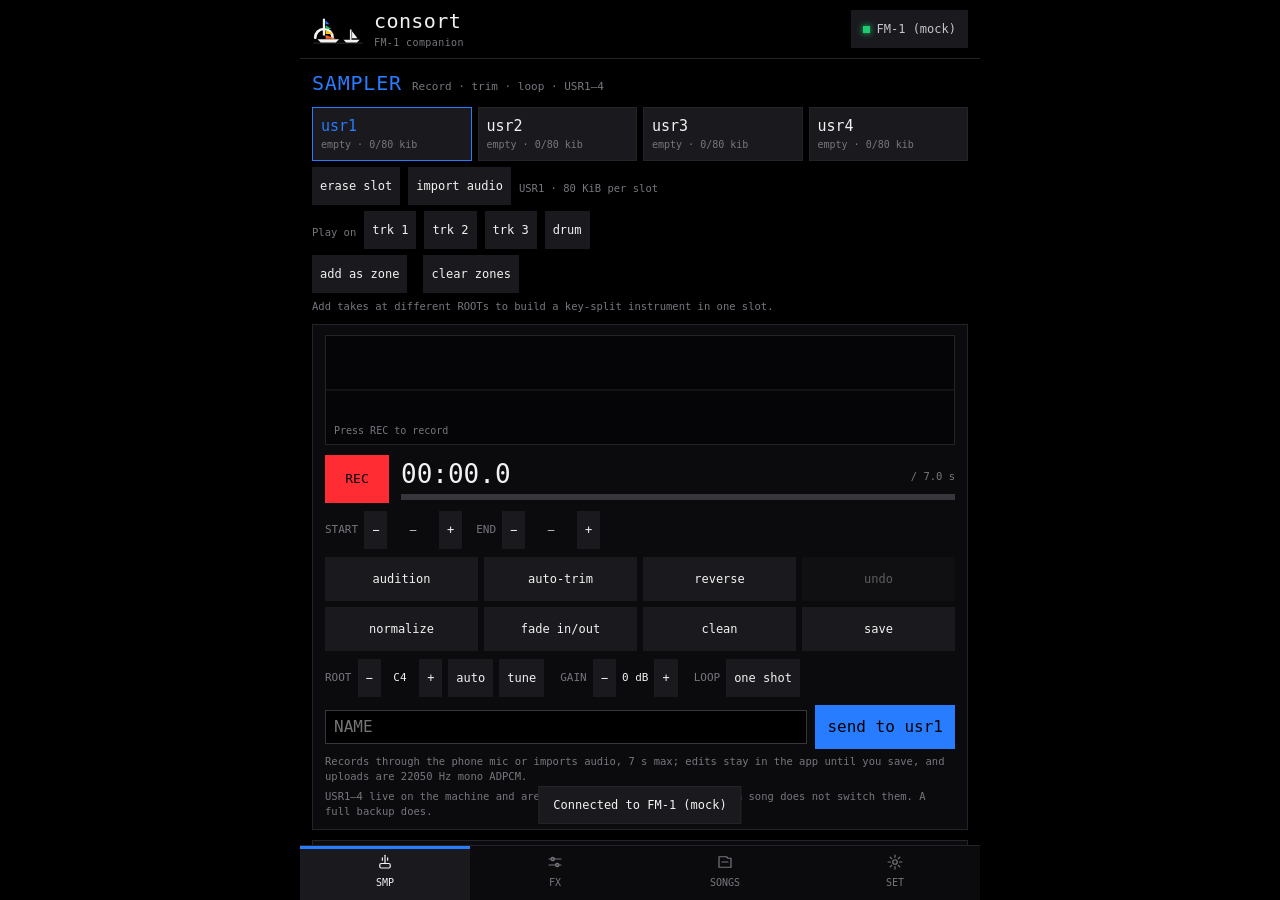
==== index.html @ c63d2e1d "Sampler: align multi-zone slots, WAV loops and track assignment with SLOOP - Write the IMA predictor" ====
<!doctype html>
<html lang="en">
<head>
<meta charset="utf-8">
<meta name="viewport" content="width=device-width, initial-scale=1, viewport-fit=cover">
<title>Consort · FM-1 companion</title>
<link rel="stylesheet" href="theme.css">
</head>
<body>
<header>
  <a class="brand" href="#" aria-label="Consort">
    <svg class="mark" viewBox="0 0 96 56" aria-hidden="true">
      <path d="M6 44 A16 16 0 1 1 38 44" fill="none" stroke="currentColor" stroke-width="5" stroke-linecap="round"/>
      <rect x="20" y="9" width="4" height="31" fill="currentColor"/>
      <polygon points="25,12 32,19 25,19" fill="#287CFF"/>
      <polygon points="25,21 36,28 25,28" fill="#1ECC70"/>
      <polygon points="25,30 40,37 25,37" fill="#FFC618"/>
      <polygon points="25,39 44,46 25,46" fill="#FF621A"/>
      <polygon points="10,47 50,47 44,53 16,53" fill="currentColor"/>
      <polygon points="58,48 88,48 83,53 63,53" fill="currentColor"/>
      <rect x="70" y="29" width="3" height="19" fill="currentColor"/>
      <polygon points="74,32 84,45 74,45" fill="currentColor"/>
      <line x1="2" y1="54" x2="94" y2="54" stroke="currentColor" stroke-width="1" opacity=".35"/>
    </svg>
    <span class="lockup">
      <span class="word">consort</span>
      <small id="skinName">FM-1 companion</small>
    </span>
  </a>
  <button class="conn off"><i></i><span>Not connected</span></button>
</header>

<main>
  <!-- 采样 -->
  <section class="page on" id="p-samples">
    <div class="title"><h1 data-i18n="smp.title">Sampler</h1><span data-i18n="smp.sub">Record · trim · loop · USR1–4</span></div>

    <div class="chips" id="smp-slots"></div>
    <div class="row" style="margin:-4px 0 10px;gap:8px">
      <button class="mini" id="smp-erase" data-i18n="smp.erase">Erase slot</button>
      <button class="mini" id="smp-import" data-i18n="smp.import">Import audio</button>
      <span class="hint" id="smp-slotinfo">-</span>
    </div>
    <div class="row" style="margin:-4px 0 10px;gap:8px;flex-wrap:wrap">
      <span class="hint" data-i18n="smp.playOn">Play on</span>
      <button class="mini" id="smp-track1">TRK 1</button>
      <button class="mini" id="smp-track2">TRK 2</button>
      <button class="mini" id="smp-track3">TRK 3</button>
      <button class="mini" id="smp-drum" data-i18n="smp.drum">DRUM</button>
    </div>
    <div class="row" style="margin:-4px 0 6px;gap:8px;flex-wrap:wrap">
      <button class="mini" id="smp-addzone" data-i18n="smp.addZone">Add as zone</button>
      <span class="hint" id="smp-zoneinfo"></span>
      <button class="mini" id="smp-clearzones" data-i18n="smp.clearZones">Clear zones</button>
    </div>
    <div id="smp-zones" style="margin-bottom:10px"></div>
    <p class="hint" style="margin:-4px 0 10px" data-i18n="smp.zoneHint">Add takes at different ROOTs to build a key-split instrument in one slot.</p>

    <div class="card">
      <div class="wave" id="smp-wave">
        <svg id="smp-wavesvg" viewBox="0 0 400 132" preserveAspectRatio="none"></svg>
        <div class="sel" id="smp-sel" hidden><i class="tl"></i><i class="tr"></i></div>
        <div class="loopreg" id="smp-loopreg" hidden></div>
        <div class="hint" id="smp-wavehint">Press REC to record</div>
      </div>
      <div class="recrow">
        <button class="rec" id="smp-rec">REC</button>
        <div class="grow">
          <div class="row" style="justify-content:space-between">
            <span class="time" id="smp-time">00:00.0</span><span class="hint" id="smp-cap">/ 7.0 s</span>
          </div>
          <div class="meter" style="margin-top:5px"><i id="smp-meter"></i></div>
        </div>
      </div>
      <div class="trimrow">
        <div class="param"><span>START</span>
          <button class="mini" id="start-dec">−</button><b id="smp-start">—</b><button class="mini" id="start-inc">+</button>
        </div>
        <div class="param"><span>END</span>
          <button class="mini" id="end-dec">−</button><b id="smp-end">—</b><button class="mini" id="end-inc">+</button>
        </div>
      </div>
      <div class="trimrow" id="smp-looprow" hidden>
        <div class="param"><span>LOOP START</span>
          <button class="mini" id="loop-start-dec">−</button><b id="smp-loop-start">—</b><button class="mini" id="loop-start-inc">+</button>
        </div>
        <div class="param"><span>LOOP END</span>
          <button class="mini" id="loop-end-dec">−</button><b id="smp-loop-end">—</b><button class="mini" id="loop-end-inc">+</button>
        </div>
      </div>
      <div class="acts">
        <button id="smp-play" data-i18n="smp.audition">Audition</button>
        <button id="smp-trim" data-i18n="smp.trim">Auto-trim</button>
        <button id="smp-reverse" data-i18n="smp.reverse">Reverse</button>
        <button id="smp-undo" data-i18n="smp.undo">Undo</button>
        <button id="smp-norm" data-i18n="smp.norm">Normalize</button>
        <button id="smp-fade" data-i18n="smp.fade">Fade in/out</button>
        <button id="smp-clean" data-i18n="smp.clean">Clean</button>
        <button id="smp-save" data-i18n="smp.save">Save</button>
      </div>
      <div class="params">
        <div class="param"><span>ROOT</span>
          <button class="mini" id="root-dec">−</button><b id="smp-root">C4</b><button class="mini" id="root-inc">+</button>
          <button class="mini" id="root-auto">AUTO</button>
          <button class="mini" id="root-tune" data-i18n="smp.tune">TUNE</button>
        </div>
        <div class="param"><span>GAIN</span>
          <button class="mini" id="gain-dec">−</button><b id="smp-gain">0 dB</b><button class="mini" id="gain-inc">+</button>
        </div>
        <div class="param"><span>LOOP</span><button class="mini" id="smp-loopmode">ONE SHOT</button></div>
      </div>
      <div class="row" style="margin-top:8px">
        <input id="smp-name" class="name" placeholder="NAME" maxlength="8" spellcheck="false">
        <button class="pri" id="smp-upload">Send to USR1</button>
      </div>
      <p class="hint" id="smp-hint" data-i18n="smp.hint">Records through the phone mic, 7 s max; uploads as 22050 Hz mono ADPCM.</p>
      <p class="hint" data-i18n="smp.shared">USR1–4 live on the machine and are shared by every song; loading a song does not switch them. A full backup does.</p>
    </div>

    <div class="card">
      <h2 data-i18n="smp.recent">Recent takes</h2>
      <div id="smp-takes"></div>
      <p class="hint" id="smp-takes-empty" data-i18n="smp.none">No takes yet.</p>
      <p class="hint" id="smp-takes-hint" data-i18n="smp.tapLoad" style="display:none">Tap a take to load it</p>
    </div>
  </section>

  <!-- FX -->
  <section class="page" id="p-fx">
    <div class="title"><h1>FX</h1><span data-i18n="fx.sub">All effects · one page · hold to engage</span></div>

    <div class="card fxmaster">
      <div class="fxslider"><label>FILTER <output>0</output></label><input id="fx-filter" type="range" min="-64" max="63" value="0"></div>
      <div class="fxslider"><label>DUST <output>0</output></label><input id="fx-dust" type="range" min="0" max="127" value="0"></div>
      <div class="fxslider"><label>DUCK <output>0</output></label><input id="fx-duck" type="range" min="0" max="127" value="0"></div>
    </div>

    <div class="fxgroup"><h2 data-i18n="fx.time">Time · fills</h2>
      <div class="fxgrid">
        <button class="fx" data-fx="0">LOOP 4</button><button class="fx" data-fx="1">LOOP 8</button>
        <button class="fx" data-fx="2">LOOP 16</button><button class="fx" data-fx="3">LOOP 32</button>
        <button class="fx" data-fx="24">LOOP 8T</button><button class="fx" data-fx="4">STUTTER</button><button class="fx" data-fx="5">REVERSE</button>
        <button class="fx" data-fx="6">STOP</button><button class="fx" data-fx="7">HALF</button>
        <button class="fx" data-fx="19">REWIND</button><button class="fx" data-fx="23">FREEZE</button>
      </div>
    </div>

    <div class="fxgroup"><h2 data-i18n="fx.filter">Filter</h2>
      <div class="fxgrid">
        <button class="fx" data-fx="8">LOW</button><button class="fx" data-fx="9">HIGH</button>
        <button class="fx" data-fx="16">KILL LOW</button><button class="fx" data-fx="17">KILL MID</button>
        <button class="fx" data-fx="18">KILL HIGH</button><button class="fx" data-fx="10">PHONE</button>
      </div>
    </div>

    <div class="fxgroup"><h2 data-i18n="fx.tone">Tone</h2>
      <div class="fxgrid">
        <button class="fx" data-fx="11">CRUSH</button><button class="fx" data-fx="12">ALIAS</button>
        <button class="fx" data-fx="20">OCT UP</button><button class="fx" data-fx="21">FLANGER</button>
        <button class="fx" data-fx="14">ECHO</button>
      </div>
    </div>

    <div class="fxgroup"><h2 data-i18n="fx.motion">Motion</h2>
      <div class="fxgrid">
        <button class="fx" data-fx="13">GATE</button><button class="fx" data-fx="15">WOBBLE</button>
        <button class="fx" data-fx="22">AUTO-PAN</button><button class="fx" data-fx="25">MONO</button>
        <button class="fx" data-fx="26">FADE OUT</button>
      </div>
    </div>
  </section>

  <!-- 歌曲 -->
  <section class="page" id="p-songs">
    <div class="title"><h1 data-i18n="songs.title">Songs</h1><span data-i18n="songs.sub">Sections · import/export · backup</span></div>

    <div class="card">
      <h2 data-i18n="songs.device">On the machine</h2>
      <div class="row" style="justify-content:space-between">
        <span class="status" id="song-status">-</span>
        <span class="pill off" id="song-pill">Not connected</span>
      </div>
      <p class="hint" data-i18n="songs.hint">Sections are still edited on the SONG screen. A full backup carries songs, sections, settings, presets and the four sample slots.</p>
      <div class="row" style="margin-top:12px">
        <button class="grow pri" id="bk-save" data-i18n="songs.backup">Back up to phone</button>
        <button class="grow" id="bk-restore" data-i18n="songs.restore">Restore from backup</button>
      </div>
      <button class="wide" style="margin-top:8px" id="song-export" data-i18n="songs.export">Save song + samples to phone</button>
    </div>

    <div class="card">
      <div class="row" style="justify-content:space-between">
        <h2 style="margin:0" data-i18n="songs.phone">On this phone</h2>
        <button class="mini" id="songs-refresh" data-i18n="songs.refresh">Refresh</button>
      </div>
      <div class="row songfilter" style="gap:6px;margin:9px 0 2px">
        <button class="mini on" data-filter="all" data-i18n="songs.all">All</button>
        <button class="mini" data-filter="song" data-i18n="songs.filterSongs">Songs</button>
        <button class="mini" data-filter="backup" data-i18n="songs.filterBackups">Backups</button>
        <span class="hint" id="songs-count" style="margin-left:auto"></span>
      </div>
      <div id="songs-list"></div>
      <p class="hint" id="songs-empty" data-i18n="songs.none">No song files yet.</p>
      <p class="hint" data-i18n="songs.hint2">Tap a row to manage it. A SONG loads back onto the FM-1 (loop and A–D); a BACKUP restores everything, including the samples.</p>
      <button class="wide" style="margin-top:10px" id="song-import" data-i18n="songs.import">Import song files</button>
    </div>
  </section>

  <!-- 设置 -->
  <section class="page" id="p-settings">
    <div class="title"><h1 data-i18n="set.title">Settings</h1><span data-i18n="set.sub">Skin · language · about</span></div>

    <div class="card">
      <h2 data-i18n="set.skin">Skin</h2>
      <div class="row" style="margin:0 0 12px;gap:18px">
        <label class="tog"><input type="checkbox" checked data-opt="dev"> <span data-i18n="set.writeDev">Write to SLOOP</span></label>
        <label class="tog"><input type="checkbox" checked data-opt="app"> <span data-i18n="set.skinApp">Skin this app</span></label>
      </div>
      <div class="row" style="justify-content:space-between">
        <div><b id="cur-name" style="font-size:16px">-</b><div class="hint" id="cur-when" style="margin-top:2px">Not read from the machine yet</div></div>
        <span class="pill off" id="theme-pill">Not connected</span>
      </div>
      <div class="swatches" id="cur-sw"></div>
      <div class="row" style="margin-top:14px">
        <button class="grow pri" id="th-read" data-i18n="set.read">Read from machine</button>
        <button class="grow" id="th-save" data-i18n="set.save">Save to phone</button>
      </div>
      <p class="hint" data-i18n="set.skinHint">Only reads the machine's theme; colours are edited on the FM-1 or in the web editor.</p>

      <h2 style="margin-top:14px" data-i18n="set.phoneSkins">On this phone</h2>
      <div id="phone-themes"></div>
      <p class="hint" id="phone-empty" data-i18n="set.phoneEmpty">No themes on the phone yet: read one from the machine and save it, or paste a share code.</p>
      <p class="hint" data-i18n="set.skinHint2">Applying follows the checkboxes above: write back to SLOOP and skin this app. ⋯: share the theme code / delete (asks first).</p>
      <button class="wide" style="margin-top:10px" id="th-import" data-i18n="set.import">Import a theme code</button>
    </div>

    <div class="card">
      <h2 data-i18n="set.lang">Language</h2>
      <div class="row">
        <select id="lang-select" class="langsel">
          <option value="en">English</option>
          <option value="zh">简体中文</option>
          <option value="ja">日本語</option>
          <option value="ko">한국어</option>
          <option value="de">Deutsch</option>
          <option value="fr">Français</option>
          <option value="es">Español</option>
          <option value="ru">Русский</option>
        </select>
      </div>
      <p class="hint" data-i18n="set.langHint">Changes the whole interface at once.</p>
    </div>

    <div class="card">
      <h2 data-i18n="set.about">About</h2>
      <div class="about">
        <b>Consort</b>
        <span data-i18n="set.about1">The phone companion for the M-VAVE FM-1 running SLOOP 2.7.</span>
        <span data-i18n="set.about2">Record samples, punch FX, manage songs and skins.</span>
        <span data-i18n="set.about3">The screen and keys still belong to the machine; the phone does what is awkward there.</span>
        <span class="mono"><span id="app-version">v0.9.0</span> · protocol SLOOP 2.7 · SysEx 7D 46 4C</span>
      </div>
    </div>
  </section>
</main>

<nav>
  <button class="on" data-page="p-samples">
    <svg viewBox="0 0 24 24"><path d="M12 3v10"/><path d="M8.5 6.5v3"/><path d="M15.5 6.5v3"/><rect x="5" y="14" width="14" height="6" rx="2"/></svg>
    <span data-i18n="nav.samples">SMP</span>
  </button>
  <button data-page="p-fx">
    <svg viewBox="0 0 24 24"><path d="M4 8h16"/><circle cx="9" cy="8" r="2.2"/><path d="M4 16h16"/><circle cx="15" cy="16" r="2.2"/></svg>
    FX
  </button>
  <button data-page="p-songs">
    <svg viewBox="0 0 24 24"><path d="M4 5h10l2 2h4v12H4z"/><path d="M8 12h8"/></svg>
    <span data-i18n="nav.songs">SONGS</span>
  </button>
  <button data-page="p-settings">
    <svg viewBox="0 0 24 24"><circle cx="12" cy="12" r="3"/><path d="M12 2.8v3M12 18.2v3M2.8 12h3M18.2 12h3M5.5 5.5l2.1 2.1M16.4 16.4l2.1 2.1M18.5 5.5l-2.1 2.1M7.6 16.4l-2.1 2.1"/></svg>
    <span data-i18n="nav.settings">SET</span>
  </button>
</nav>

<script>
  const pages = [...document.querySelectorAll('.page')];
  const navs = [...document.querySelectorAll('nav button')];
  navs.forEach(b => b.addEventListener('click', () => {
    navs.forEach(x => x.classList.toggle('on', x === b));
    pages.forEach(p => p.classList.toggle('on', p.id === b.dataset.page));
  }));
  document.querySelectorAll('input[type=range]').forEach(r => {
    const out = r.parentElement.querySelector('output');
    const paint = () => { if (out) out.textContent = r.value; };
    r.addEventListener('input', paint); paint();
  });
</script>
<div class="toast" id="toast"></div>
<script src="i18n.js"></script>
<script src="protocol.js"></script>
<script src="app.js"></script>
<script src="samples.js"></script>
</body>
</html>
---- theme.css ----
/* Consort — the SLOOP editor's own visual language: Terminus, square controls, thin lines, hardware density.
   Sized for a portrait phone first (412×915), and skinned by the FM-1's theme at runtime. */
:root{
  --bg:#000; --s1:#0b0b0e; --s2:#1a1a1e; --s3:#36363c; --line:#232329;
  --dim:#76767e; --fg2:#c4c4cc; --fg:#f2f2f2; --red:#ff2c34;
  --t1:#287cff; --t2:#1ecc70; --t3:#ffc618; --t4:#ff621a;
  --acc:var(--t1); --ink:#000;
  --card:var(--s1); --card2:var(--s2); --btn:var(--s2); --nav:var(--s1); --wave:#050507;
  --font:"SLOOP Terminus", ui-monospace, "Cascadia Mono", Menlo, Consolas, monospace;
}
@font-face{font-family:"SLOOP Terminus";src:url("terminus.ttf") format("truetype");font-display:block}
*{box-sizing:border-box}
html,body{height:100%;margin:0}
body{background:var(--bg);color:var(--fg2);font:16px/20px var(--font);-webkit-font-smoothing:none;
     font-smooth:never;text-rendering:optimizeSpeed;font-variant-numeric:tabular-nums;
     overflow:hidden;display:flex;flex-direction:column;height:100dvh}

header{display:flex;align-items:center;gap:12px;padding:7px 12px;border-bottom:1px solid var(--line);flex:none;min-height:58px}
.brand{display:flex;align-items:center;gap:10px;color:var(--fg);text-decoration:none}
.brand .mark{width:52px;height:44px;display:block;flex:none;color:var(--fg)}
.lockup{display:flex;flex-direction:column;line-height:1}
.lockup .word{font-size:20px;line-height:22px;color:var(--fg);letter-spacing:.02em}
.lockup small{color:var(--dim);font-size:10px;line-height:13px;margin-top:4px;letter-spacing:.04em}
.conn{margin-left:auto;display:flex;align-items:center;gap:7px;background:var(--s2);color:var(--fg2);
      border:0;border-radius:0;padding:8px 12px;font-size:12px;min-height:38px;text-transform:none;max-width:58%;min-width:0;
      font-family:ui-monospace,"Cascadia Mono",Menlo,Consolas,monospace}
.conn span{min-width:0;overflow:hidden;text-overflow:ellipsis;white-space:nowrap}
.conn i{width:7px;height:7px;background:var(--t2);box-shadow:0 0 6px var(--t2)}
.conn.off i{background:var(--s3);box-shadow:none}

main{flex:1;min-height:0;position:relative}
.page{position:absolute;inset:0;padding:8px 12px 68px;overflow:auto;display:none}
.page.on{display:block}
.title{display:flex;align-items:baseline;gap:10px;margin:4px 0 10px}
.title h1{font-size:20px;line-height:24px;margin:0;font-weight:400;color:var(--acc);text-transform:uppercase;letter-spacing:.04em}
.title span{color:var(--dim);font-size:11px}

.card{background:var(--card);border:1px solid var(--line);border-radius:0;padding:10px 12px;margin:0 0 10px}
.card h2{font-size:12px;line-height:16px;margin:0 0 8px;color:var(--dim);font-weight:400;letter-spacing:.06em;text-transform:uppercase}
.row{display:flex;align-items:center;gap:8px}
.grow{flex:1}

button{font:inherit;color:var(--fg);background:var(--btn);border:0;border-radius:0;padding:6px 12px;min-height:44px;
       cursor:pointer;white-space:nowrap;text-transform:lowercase}
button:active{background:var(--s3)}
button.pri{background:var(--acc);color:var(--ink)}
button.ghost{background:transparent}
button.wide{width:100%}
.mini{min-height:38px;padding:4px 8px;font-size:12px}

.chips{display:grid;grid-template-columns:repeat(4,1fr);gap:6px;margin-bottom:10px}
.chip{background:var(--card2);border:1px solid var(--line);border-radius:0;padding:7px 8px;text-align:left;min-height:54px;min-width:0}
.chip b{display:block;font-size:15px;line-height:18px;color:var(--fg);font-weight:400;white-space:nowrap;overflow:hidden;text-overflow:ellipsis}
.chip span{display:block;color:var(--dim);font-size:10px;line-height:13px;margin-top:3px;white-space:nowrap;overflow:hidden;text-overflow:ellipsis}
.chip.on{border-color:var(--acc)}
.chip.on b{color:var(--acc)}

.wave{height:110px;background:var(--wave);border:1px solid var(--line);position:relative;overflow:hidden}
.wave svg{position:absolute;inset:0;width:100%;height:100%}
.wave .sel{position:absolute;top:0;bottom:0;left:0;right:0;border-left:2px solid var(--acc);border-right:2px solid var(--acc);touch-action:none}
.wave .sel .tl,.wave .sel .tr{position:absolute;top:0;bottom:0;width:20px;background:var(--acc);opacity:.30}
.wave .sel .tl{left:-10px}
.wave .sel .tr{right:-10px}
.wave .loopreg{position:absolute;top:0;bottom:0;left:0;right:0;border-left:1px dashed var(--t3);border-right:1px dashed var(--t3);pointer-events:none}
.wave .hint{position:absolute;left:8px;bottom:6px;color:var(--dim);font-size:10px}
.recrow{display:flex;align-items:center;gap:12px;margin:10px 0 4px}
.rec{width:64px;height:48px;background:var(--red);border:0;border-radius:0;color:#000;font-size:13px;font-weight:400;
     display:grid;place-items:center;flex:none;text-transform:uppercase}
.rec.stop{background:var(--s2);color:var(--fg)}
.time{font-size:26px;line-height:30px;color:var(--fg)}
.meter{height:6px;background:var(--s3);overflow:hidden;flex:1}
.meter i{display:block;height:100%;width:0;background:var(--t2)}
.acts{display:grid;grid-template-columns:repeat(4,1fr);gap:6px;margin-top:8px}
/* Long labels ("Normalize", "Fade in/out" and their translations) wrap instead of overflowing. */
.acts button{min-height:44px;font-size:12px;line-height:14px;padding:4px 6px;white-space:normal}
.acts button.on{background:var(--acc);color:var(--ink)}
.acts button:disabled{opacity:.35}
.trimrow{display:flex;gap:14px;flex-wrap:wrap;margin-top:8px}
.trimrow[hidden]{display:none}
.trimrow .param b{min-width:3.6em}

.take{display:flex;align-items:center;gap:10px;padding:8px 0;border-top:1px solid var(--line);cursor:pointer}
.take:first-of-type{border-top:0}
.take>div{min-width:0}
.take b{display:block;font-weight:400;font-size:14px;color:var(--fg);white-space:nowrap;overflow:hidden;text-overflow:ellipsis}
.take span{display:block;color:var(--dim);font-size:10px;margin-top:2px}
.take .mini{margin-left:auto}

.fxmaster{display:grid;grid-template-columns:repeat(3,1fr);gap:10px;padding:8px 10px}
.fxslider{display:flex;flex-direction:column;gap:2px}
.fxslider label{font-size:10px;color:var(--dim);letter-spacing:.04em;display:flex;justify-content:space-between}
.fxslider output{color:var(--fg);font-size:11px}
.fxgroup{margin:0 0 7px}
.fxgroup h2{font-size:11px;color:var(--dim);margin:0 0 4px;letter-spacing:.06em;font-weight:400;text-transform:uppercase}
.fxgrid{display:grid;grid-template-columns:repeat(6,1fr);gap:4px}
.fxgrid .fx{touch-action:none;user-select:none;-webkit-user-select:none;aspect-ratio:1 / 1;min-height:0;padding:2px;background:var(--card2);border:1px solid var(--line);border-radius:0;
            display:flex;align-items:center;justify-content:center;text-align:center;
            font-size:9px;line-height:10.5px;color:var(--fg);text-transform:uppercase;white-space:normal}
.fxgrid .fx.on{background:var(--acc);color:var(--ink);border-color:var(--acc)}

.song{display:flex;align-items:center;gap:10px;padding:8px 0;border-top:1px solid var(--line)}
.song:first-of-type{border-top:0}
.song>div{min-width:0}
.song b{display:block;font-size:14px;font-weight:400;color:var(--fg);white-space:nowrap;overflow:hidden;text-overflow:ellipsis}
.song span{display:block;color:var(--dim);font-size:10px;margin-top:2px}
.song .mini{margin-left:auto}
.song .type{flex:none;font-size:9px;line-height:12px;letter-spacing:.06em;color:var(--dim);border:1px solid var(--line);padding:2px 4px}
.song .type.song{color:var(--acc);border-color:var(--acc)}
.song .type.set{color:var(--t2);border-color:var(--t2)}
.song .type.backup{color:var(--t3);border-color:var(--t3)}
.song .grow{min-width:0}
.songfilter{flex-wrap:wrap}
.songfilter button.on{background:var(--acc);color:var(--ink)}
.sheetinfo{display:flex;flex-direction:column;gap:4px;padding:4px 4px 8px;border-bottom:1px solid var(--line);margin-bottom:4px}
.sheetrow{display:flex;gap:10px;font-size:12px;line-height:17px}
.sheetrow span{color:var(--dim);flex:none;min-width:6.5em}
.sheetrow b{color:var(--fg);font-weight:400;min-width:0;overflow:hidden;text-overflow:ellipsis}
.sheetcap{color:var(--dim);font-size:10px;letter-spacing:.06em;text-transform:uppercase;padding:6px 4px 0}

.themerow{display:flex;align-items:center;gap:10px;padding:8px 0;border-top:1px solid var(--line)}
.themerow:first-of-type{border-top:0}
.themerow>div{min-width:0}
.themerow b{display:block;font-weight:400;font-size:14px;color:var(--fg);white-space:nowrap;overflow:hidden;text-overflow:ellipsis}
.swatches{display:flex;gap:4px;margin-top:8px}
.sw{width:24px;height:24px;border:1px solid var(--s3);flex:none}
.themerow .swatches{margin:0;flex:none}
.themerow .sw{width:16px;height:16px}
.themerow b{font-weight:400;font-size:14px;color:var(--fg)}
.themerow span{display:block;color:var(--dim);font-size:10px;margin-top:2px}

.tog{display:flex;align-items:center;gap:8px;font-size:12px;color:var(--dim)}
.tog input{appearance:none;-webkit-appearance:none;width:16px;height:16px;margin:0;border:1px solid var(--dim);background:var(--bg)}
.tog input:checked{background:var(--acc);border-color:var(--acc);box-shadow:inset 0 0 0 3px var(--bg)}
.status{color:var(--fg);font-size:13px}
.pill{font-size:10px;color:var(--t2);border:1px solid var(--t2);padding:3px 6px;text-transform:uppercase}
.hint{color:var(--dim);font-size:10.5px;line-height:15px;margin:5px 0 0}

.toast{position:fixed;left:50%;bottom:76px;transform:translateX(-50%) translateY(6px);background:var(--s2);color:var(--fg);
       border:1px solid var(--line);padding:8px 14px;font-size:12px;opacity:0;pointer-events:none;
       transition:opacity .15s,transform .15s;z-index:20;max-width:86%;text-align:center}
.toast.on{opacity:1;transform:translateX(-50%) translateY(0)}

nav{position:fixed;left:0;right:0;bottom:0;display:grid;grid-template-columns:repeat(4,1fr);
    background:var(--nav);border-top:1px solid var(--line);padding:0 0 env(safe-area-inset-bottom)}
nav button{background:transparent;border:0;min-height:54px;display:flex;flex-direction:column;align-items:center;justify-content:center;gap:2px;
           color:var(--dim);font-size:10px;padding:4px;text-transform:uppercase;border-radius:0}
nav button.on{color:var(--fg);background:var(--s2);box-shadow:inset 0 3px var(--acc)}
nav svg{width:18px;height:18px;fill:none;stroke:currentColor;stroke-width:1.6;stroke-linecap:round;stroke-linejoin:round}

input[type=range]{appearance:none;-webkit-appearance:none;width:100%;height:26px;margin:0;background:transparent;cursor:pointer}
input[type=range]::-webkit-slider-runnable-track{height:4px;background:var(--s3)}
.params{display:flex;gap:16px;align-items:center;margin-top:8px;flex-wrap:wrap}
.param{display:flex;align-items:center;gap:6px;font-size:11px;color:var(--dim)}
.param b{color:var(--fg);font-weight:400;min-width:2.4em;text-align:center}
.name{font:inherit;color:var(--fg);background:var(--bg);border:1px solid var(--s3);padding:6px 8px;min-width:0;text-transform:uppercase;flex:1}
input[type=range]::-webkit-slider-thumb{-webkit-appearance:none;width:6px;height:14px;margin-top:-5px;background:var(--fg);border:0;border-radius:0}

.consort-back{position:fixed;inset:0;background:rgba(0,0,0,.6);z-index:30;display:flex;align-items:flex-end;justify-content:center;padding:12px}
.consort-sheet{width:100%;max-width:420px;max-height:calc(100dvh - 24px);overflow:auto;background:var(--s1);border:1px solid var(--line);display:flex;flex-direction:column;gap:6px;padding:8px}
.consort-sheet button{min-height:46px;background:var(--s2)}
.consort-sheet button.on{background:var(--acc);color:var(--ink)}
.consort-sheet button.danger{color:var(--red)}

.pill.off{color:var(--dim);border-color:var(--dim)}
.langsel{appearance:none;-webkit-appearance:none;font:inherit;color:var(--fg);background-color:var(--btn);
  border:1px solid var(--line);border-radius:0;padding:10px 36px 10px 10px;min-height:46px;width:100%;
  background-image:linear-gradient(45deg,transparent 50%,var(--fg) 50%),linear-gradient(135deg,var(--fg) 50%,transparent 50%);
  background-position:calc(100% - 18px) 50%,calc(100% - 13px) 50%;background-size:5px 5px,5px 5px;background-repeat:no-repeat}
.about{display:flex;flex-direction:column;gap:6px}
.about b{font-size:18px;line-height:22px;font-weight:400;color:var(--fg)}
.about span{color:var(--fg2);font-size:12px;line-height:17px}
.about .mono{color:var(--dim);font-size:10.5px;margin-top:4px}

/* A phone app on a tablet or in landscape: keep a readable column instead of stretching to the screen. */
@media (min-width:720px){
  header,main{max-width:680px;margin-left:auto;margin-right:auto;width:100%}
  nav{left:50%;right:auto;transform:translateX(-50%);width:680px}
}

/* 320–360 dp phones: four chips and four edit keys in one row stop being legible or even fitting. */
@media (max-width:360px){
  .chips{grid-template-columns:repeat(2,1fr)}
  .acts{grid-template-columns:repeat(2,1fr)}
  .fxgrid .fx{font-size:8px;line-height:9px}
}
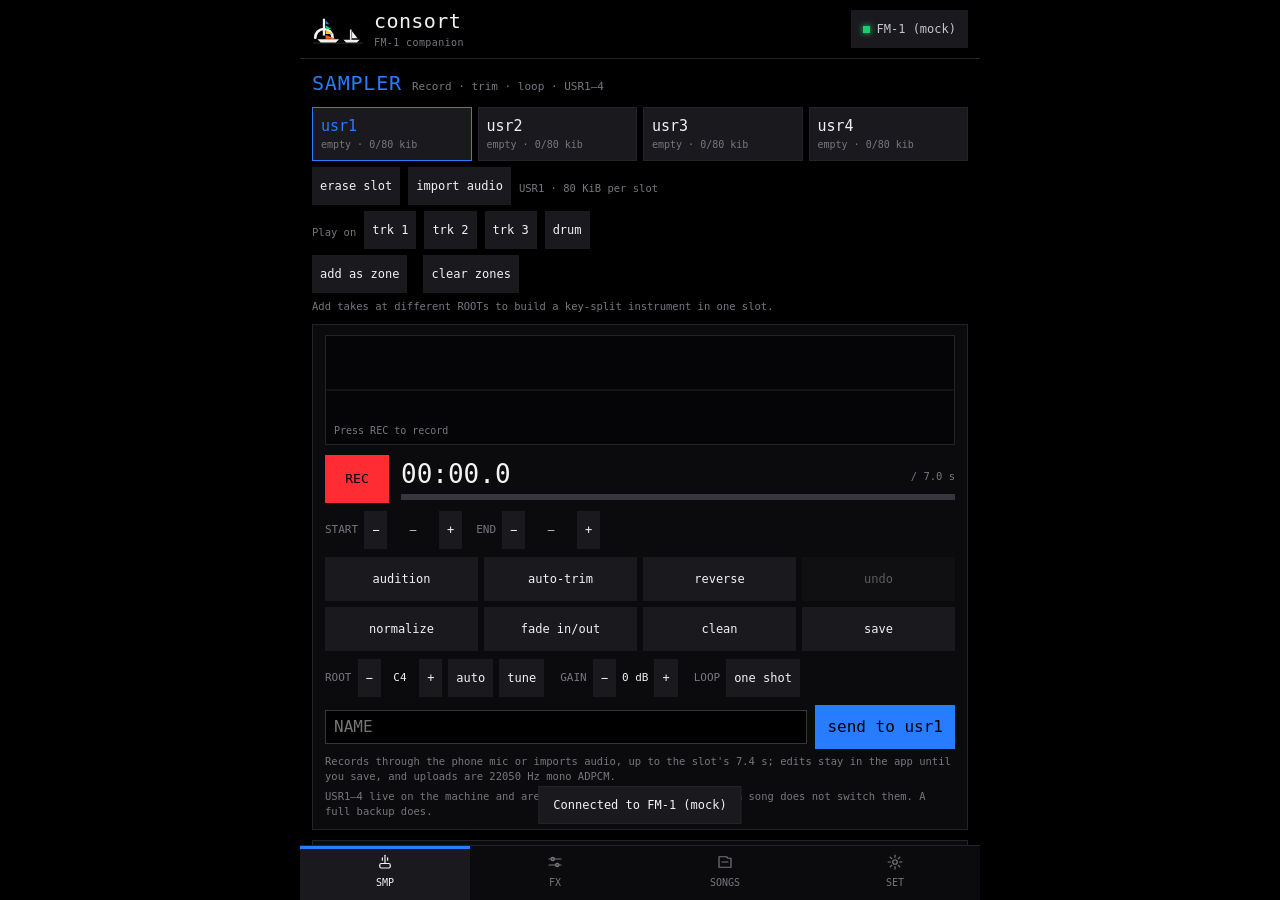
==== commit 96a5e705: "Sampler: finish SLOOP alignment for slots, loops and names Import smpl loops as LOOP+TAIL even at EO" ====
--- a/index.html
+++ b/index.html
@@ -113,7 +113,7 @@
         <input id="smp-name" class="name" placeholder="NAME" maxlength="8" spellcheck="false">
         <button class="pri" id="smp-upload">Send to USR1</button>
       </div>
-      <p class="hint" id="smp-hint" data-i18n="smp.hint">Records through the phone mic, 7 s max; uploads as 22050 Hz mono ADPCM.</p>
+      <p class="hint" id="smp-hint" data-i18n="smp.hint">Records through the phone mic, up to the slot's 7.4 s; uploads as 22050 Hz mono ADPCM.</p>
       <p class="hint" data-i18n="smp.shared">USR1–4 live on the machine and are shared by every song; loading a song does not switch them. A full backup does.</p>
     </div>
 
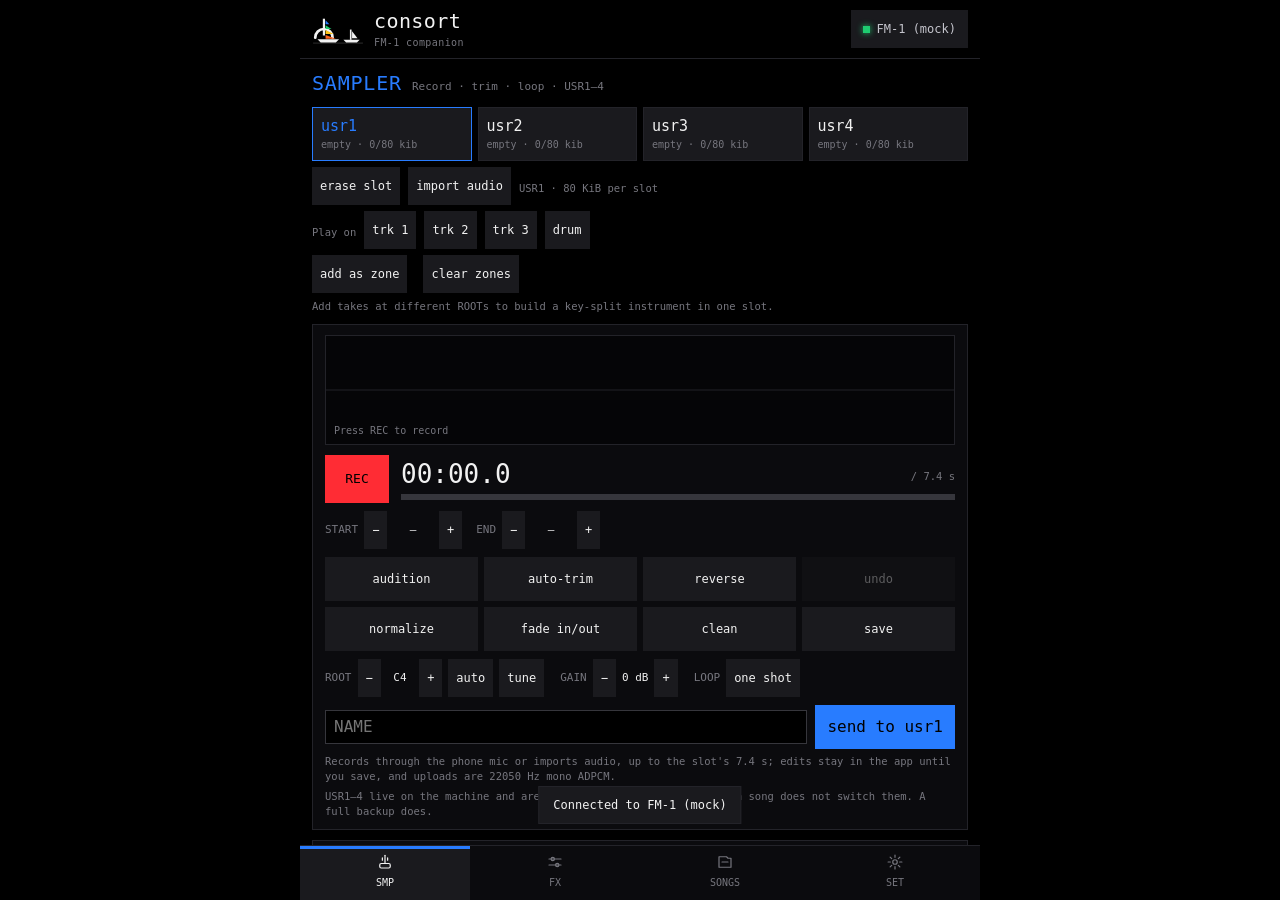
==== commit b9ee7bea: "Resolve library files in their exact folder, surface take-store failures, and add a Chinese README F" ====
--- a/index.html
+++ b/index.html
@@ -67,7 +67,7 @@
         <button class="rec" id="smp-rec">REC</button>
         <div class="grow">
           <div class="row" style="justify-content:space-between">
-            <span class="time" id="smp-time">00:00.0</span><span class="hint" id="smp-cap">/ 7.0 s</span>
+            <span class="time" id="smp-time">00:00.0</span><span class="hint" id="smp-cap">/ 7.4 s</span>
           </div>
           <div class="meter" style="margin-top:5px"><i id="smp-meter"></i></div>
         </div>
